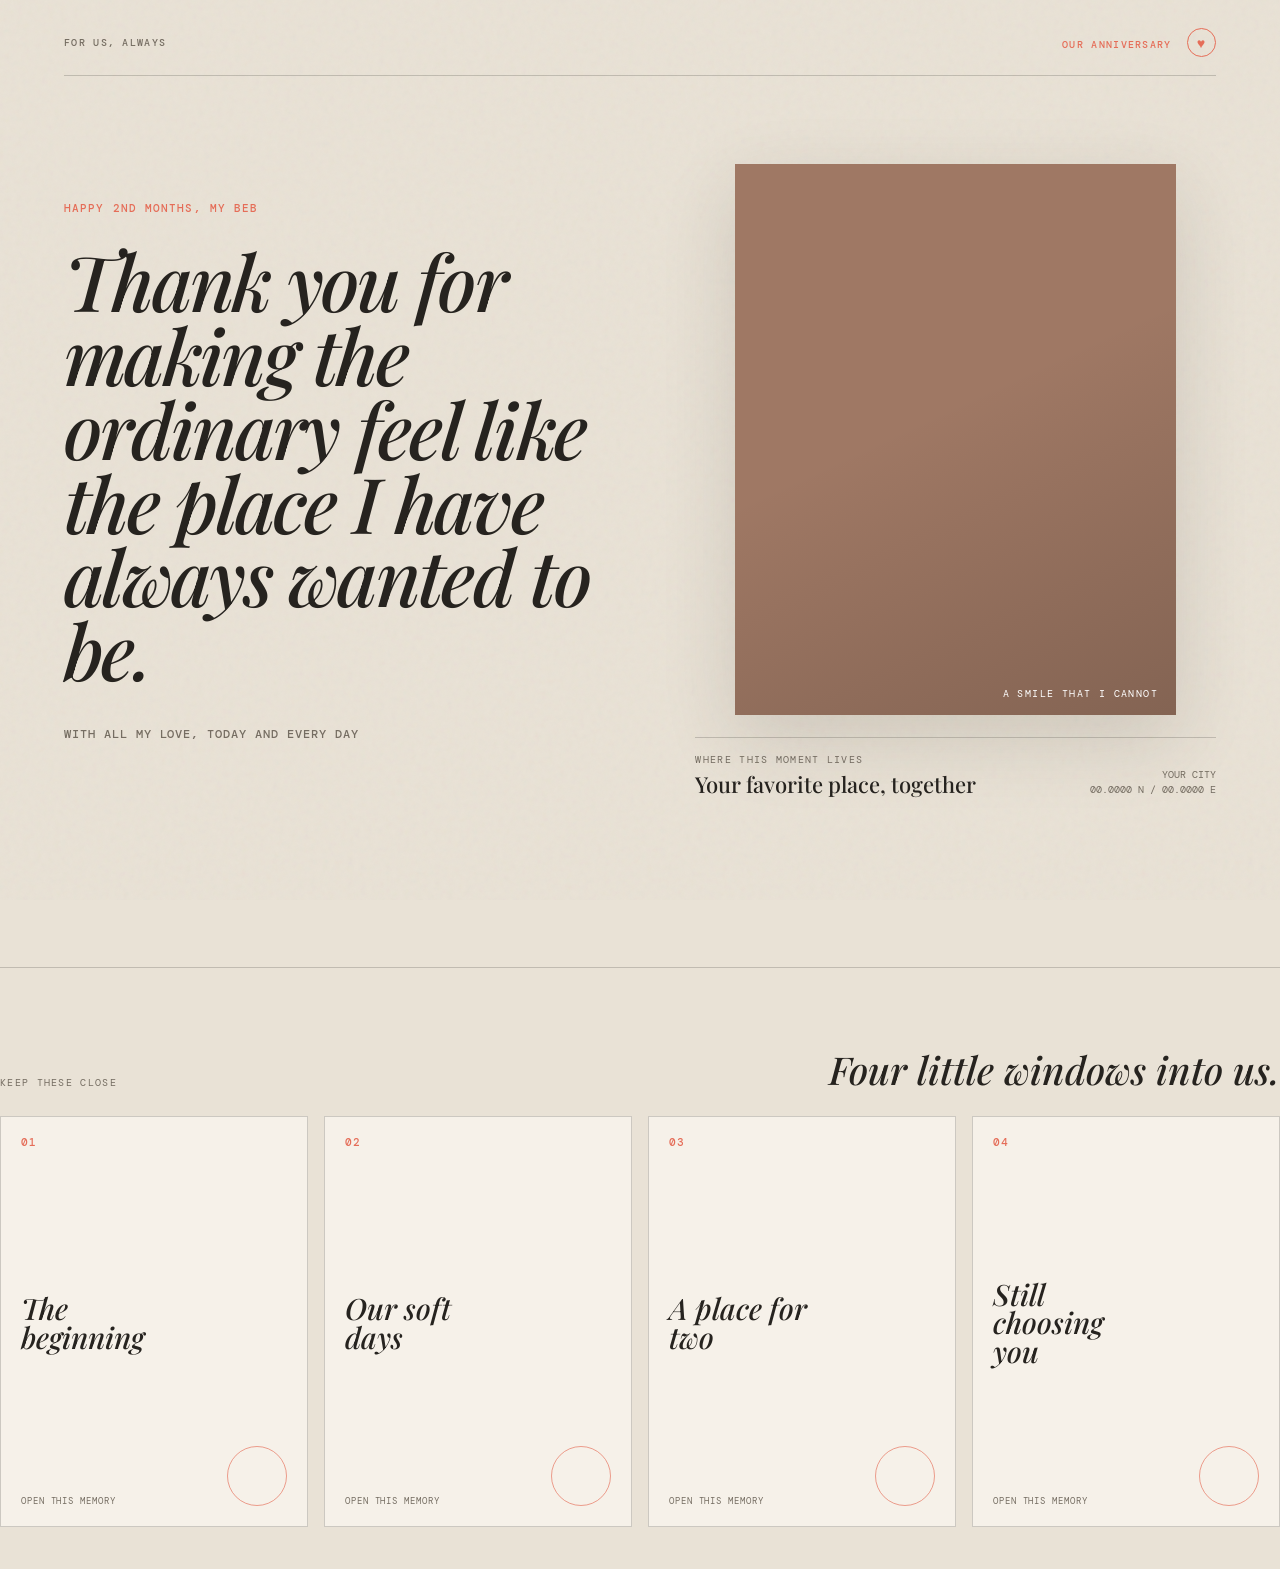
==== frontend/index.html @ be95c1c9 "pullish all the code" ====
<!doctype html>
<html lang="en">
<head>
	<meta charset="utf-8">
	<meta name="viewport" content="width=device-width, initial-scale=1">
	<meta name="theme-color" content="#e9e2d6">
	<title>For us, always</title>
	<link rel="preconnect" href="https://fonts.googleapis.com">
	<link rel="preconnect" href="https://fonts.gstatic.com" crossorigin>
	<link href="https://fonts.googleapis.com/css2?family=DM+Mono:wght@400;500&family=Manrope:wght@400;500;600;700&family=Playfair+Display:ital,wght@0,500;1,500;1,600&display=swap" rel="stylesheet">
	<link rel="stylesheet" href="styles.css">
</head>
<body>
	<main>
		<div class="topline" aria-label="Anniversary note metadata">
			<span>For us, always</span>
			<span>Our anniversary <span class="heart" aria-hidden="true">&hearts;</span></span>
		</div>

		<section class="story" aria-label="Anniversary message">
			<div class="message">
				<span class="date">Happy 2nd months, my beb</span>
				<p>Thank you for making the ordinary feel like the place I have always wanted to be.</p>
				<span class="signature">With all my love, today and every day</span>
			</div>

			<div class="visual-column">
				<figure class="photo-frame">
					<video autoplay muted loop playsinline poster="../img/HerSmile.MP4" aria-label="A portrait video of her">
						<source src="../img/HerSmile.MP4" type="video/mp4">
						<img src="../img/anniversary-photo.jpg" alt="Two people holding hands beside a sunlit window">
					</video>
					<figcaption class="photo-label">A smile that i cannot </figcaption>
				</figure>

				<div class="location">
					<div>
						<span class="eyebrow">Where this moment lives</span>
						<p class="place">Your favorite place, together</p>
					</div>
					<div class="coordinates">YOUR CITY<br>00.0000 N / 00.0000 E</div>
				</div>
			</div>
		</section>
	</main>

	<footer class="memories-footer" aria-label="Our memories">
		<div class="footer-intro">
			<span class="eyebrow">Keep these close</span>
			<p>Four little windows into us.</p>
		</div>

		<div class="memory-grid">
			<button class="memory-card" type="button" aria-pressed="false">
				<span class="card-inner">
					<span class="card-face card-cover">
						<span class="card-number">01</span>
						<span class="card-title">The beginning</span>
						<span class="card-hint">Open this memory</span>
					</span>
					<span class="card-face card-photo">
						<img src="../img/memory-01.jpg" alt="A couple enjoying a quiet outdoor moment">
						<span class="card-caption">Where it all started</span>
					</span>
				</span>
			</button>

			<button class="memory-card" type="button" aria-pressed="false">
				<span class="card-inner">
					<span class="card-face card-cover">
						<span class="card-number">02</span>
						<span class="card-title">Our soft days</span>
						<span class="card-hint">Open this memory</span>
					</span>
					<span class="card-face card-photo">
						<img src="../img/memory-02.jpg" alt="Two people sharing a warm, sunlit moment">
						<span class="card-caption">The days I keep replaying</span>
					</span>
				</span>
			</button>

			<button class="memory-card" type="button" aria-pressed="false">
				<span class="card-inner">
					<span class="card-face card-cover">
						<span class="card-number">03</span>
						<span class="card-title">A place for two</span>
						<span class="card-hint">Open this memory</span>
					</span>
					<span class="card-face card-photo">
						<img src="../img/memory-03.jpg" alt="A couple standing together in golden light">
						<span class="card-caption">Anywhere is enough with you</span>
					</span>
				</span>
			</button>

			<button class="memory-card" type="button" aria-pressed="false">
				<span class="card-inner">
					<span class="card-face card-cover">
						<span class="card-number">04</span>
						<span class="card-title">Still choosing you</span>
						<span class="card-hint">Open this memory</span>
					</span>
					<span class="card-face card-photo">
						<img src="../img/memory-04.jpg" alt="Two people holding hands by a window">
						<span class="card-caption">And I always will</span>
					</span>
				</span>
			</button>
		</div>
	</footer>
	<script src="app.js"></script>
</body>
</html>
---- frontend/styles.css ----
:root {
	--paper: #e9e2d6;
	--ink: #26231f;
	--soft-ink: #756d62;
	--line: rgba(38, 35, 31, .2);
	--coral: #e56d58;
	--cream: #f6f1e9;
	--shadow: 0 24px 70px rgba(51, 42, 32, .14);
}

* { box-sizing: border-box; }
html { scroll-behavior: smooth; }

body {
	margin: 0;
	min-width: 320px;
	background: var(--paper);
	color: var(--ink);
	font-family: "Manrope", sans-serif;
	-webkit-font-smoothing: antialiased;
}

body::before {
	position: fixed;
	inset: 0;
	z-index: -1;
	pointer-events: none;
	content: "";
	opacity: .3;
	background-image: url("data:image/svg+xml,%3Csvg viewBox='0 0 180 180' xmlns='http://www.w3.org/2000/svg'%3E%3Cfilter id='n'%3E%3CfeTurbulence type='fractalNoise' baseFrequency='.8' numOctaves='4' stitchTiles='stitch'/%3E%3C/filter%3E%3Crect width='100%25' height='100%25' filter='url(%23n)' opacity='.15'/%3E%3C/svg%3E");
	mix-blend-mode: multiply;
}

main { min-height: 100svh; padding: 28px clamp(22px, 5vw, 72px) 42px; }
.topline { display: flex; justify-content: space-between; align-items: center; padding-bottom: 18px; border-bottom: 1px solid var(--line); color: var(--soft-ink); font: 500 10px/1 "DM Mono", monospace; letter-spacing: .13em; text-transform: uppercase; }
.topline span:last-child { color: var(--coral); }
.story { display: grid; grid-template-columns: minmax(0, 1.02fr) minmax(360px, .98fr); gap: clamp(34px, 7vw, 112px); align-items: center; max-width: 1280px; min-height: calc(100svh - 116px); margin: 0 auto; padding: clamp(44px, 8vh, 96px) 0; }
.message { max-width: 640px; animation: reveal .8s ease-out both; }
.date { display: block; margin-bottom: 28px; color: var(--coral); font: 500 11px/1.4 "DM Mono", monospace; letter-spacing: .1em; text-transform: uppercase; }
.message p { margin: 0; font: italic 500 clamp(2.8rem, 6vw, 6.8rem)/.96 "Playfair Display", Georgia, serif; letter-spacing: -.035em; }
.signature { display: block; margin-top: 38px; color: var(--soft-ink); font: 500 12px/1.6 "DM Mono", monospace; letter-spacing: .08em; text-transform: uppercase; }
.visual-column { animation: reveal .8s .14s ease-out both; }
.photo-frame { position: relative; overflow: hidden; aspect-ratio: 4 / 5; max-height: 70svh; background: #9f7864; box-shadow: var(--shadow); }
.photo-frame::after { position: absolute; inset: 0; content: ""; background: linear-gradient(155deg, transparent 45%, rgba(22, 18, 14, .2)); pointer-events: none; }
.photo-frame img, .photo-frame video { width: 100%; height: 100%; object-fit: cover; display: block; filter: saturate(.82) sepia(.08); }
.photo-label { position: absolute; right: 18px; bottom: 16px; z-index: 1; color: white; font: 10px/1 "DM Mono", monospace; letter-spacing: .14em; text-transform: uppercase; }
.location { display: grid; grid-template-columns: 1fr auto; gap: 20px; align-items: end; margin-top: 22px; padding-top: 17px; border-top: 1px solid var(--line); }
.eyebrow { display: block; margin-bottom: 7px; color: var(--soft-ink); font: 10px/1 "DM Mono", monospace; letter-spacing: .13em; text-transform: uppercase; }
.place { margin: 0; font: 500 22px/1.15 "Playfair Display", Georgia, serif; }
.coordinates { color: var(--soft-ink); text-align: right; font: 10px/1.5 "DM Mono", monospace; }
.heart { display: inline-grid; place-items: center; width: 29px; height: 29px; margin-left: 8px; border: 1px solid var(--coral); border-radius: 50%; color: var(--coral); font-size: 14px; animation: pulse 2.6s ease-in-out infinite; }

.memories-footer { max-width: 1280px; margin: 56px auto 0; padding: 82px 0 42px; border-top: 1px solid var(--line); }
.footer-intro { display: flex; justify-content: space-between; align-items: end; gap: 24px; margin-bottom: 28px; }
.footer-intro .eyebrow { margin: 0; }
.footer-intro p { margin: 0; font: italic 500 clamp(1.6rem, 3vw, 2.5rem)/1 "Playfair Display", Georgia, serif; }
.memory-grid { display: grid; grid-template-columns: repeat(4, minmax(0, 1fr)); gap: 16px; }
.memory-card { display: block; width: 100%; padding: 0; border: 0; background: none; color: inherit; text-align: left; cursor: pointer; perspective: 1100px; }
.card-inner { position: relative; display: block; aspect-ratio: 3 / 4; transform-style: preserve-3d; transition: transform .75s cubic-bezier(.2, .7, .2, 1); }
.memory-card[aria-pressed="true"] .card-inner { transform: rotateY(180deg); }
.card-face { position: absolute; inset: 0; display: flex; flex-direction: column; justify-content: space-between; overflow: hidden; backface-visibility: hidden; }
.card-cover { padding: 20px; border: 1px solid var(--line); background: var(--cream); }
.card-cover::after { position: absolute; right: 20px; bottom: 20px; width: 58px; height: 58px; border: 1px solid var(--coral); border-radius: 50%; content: ""; opacity: .65; }
.card-number { color: var(--coral); font: 500 11px/1 "DM Mono", monospace; letter-spacing: .12em; }
.card-title { max-width: 160px; font: italic 500 clamp(1.45rem, 2.3vw, 2.2rem)/.98 "Playfair Display", Georgia, serif; }
.card-hint { color: var(--soft-ink); font: 9px/1 "DM Mono", monospace; letter-spacing: .1em; text-transform: uppercase; }
.card-photo { transform: rotateY(180deg); background: #9f7864; box-shadow: var(--shadow); }
.card-photo img { width: 100%; height: 100%; object-fit: cover; display: block; filter: saturate(.82) sepia(.08); }
.card-photo::after { position: absolute; inset: 0; content: ""; background: linear-gradient(155deg, transparent 45%, rgba(22, 18, 14, .28)); pointer-events: none; }
.card-caption { position: absolute; right: 14px; bottom: 14px; left: 14px; z-index: 1; color: white; font: 9px/1.35 "DM Mono", monospace; letter-spacing: .08em; text-transform: uppercase; }
.memory-card:focus-visible { outline: 2px solid var(--coral); outline-offset: 6px; }

@keyframes reveal { from { opacity: 0; transform: translateY(18px); } to { opacity: 1; transform: translateY(0); } }
@keyframes pulse { 0%, 100% { transform: scale(1); } 50% { transform: scale(1.08); } }

@media (max-width: 760px) {
	main { padding: 20px 18px 30px; }
	.topline { padding-bottom: 14px; font-size: 9px; }
	.story { display: block; min-height: auto; padding: 58px 0 0; }
	.message { margin-bottom: 48px; }
	.date { margin-bottom: 22px; }
	.message p { font-size: clamp(3rem, 14vw, 5.4rem); }
	.signature { margin-top: 26px; font-size: 10px; }
	.photo-frame { max-height: none; aspect-ratio: 4 / 5; }
	.location { gap: 12px; margin-top: 18px; }
	.place { font-size: 19px; }
	.coordinates { font-size: 9px; }
	.memories-footer { margin-top: 64px; padding: 58px 0 28px; }
	.footer-intro { display: block; margin-bottom: 22px; }
	.footer-intro p { margin-top: 13px; }
	.memory-grid { grid-template-columns: repeat(2, minmax(0, 1fr)); gap: 12px; }
	.card-cover { padding: 14px; }
	.card-cover::after { right: 14px; bottom: 14px; width: 42px; height: 42px; }
	.card-title { font-size: 1.45rem; }
}

@media (prefers-reduced-motion: reduce) {
	*, *::before, *::after { animation-duration: .01ms !important; animation-iteration-count: 1 !important; scroll-behavior: auto !important; }
}
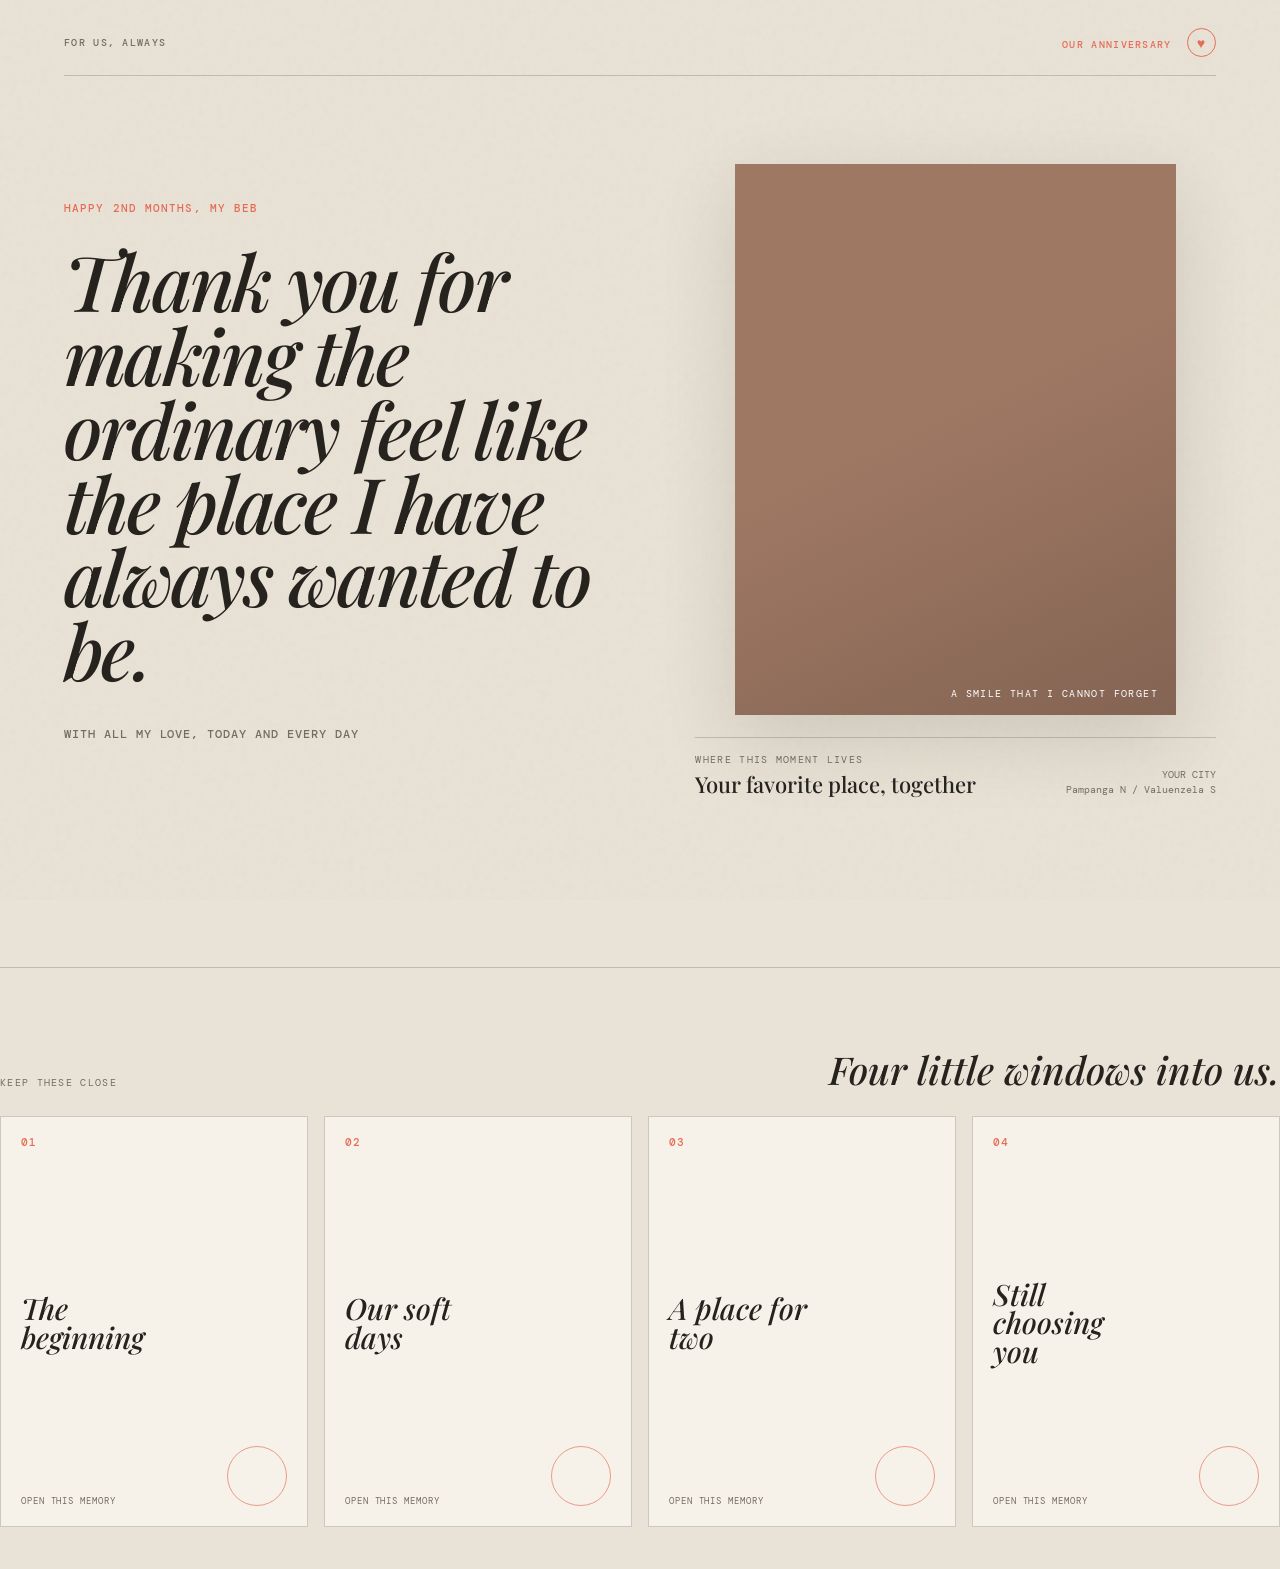
==== commit b595be3f: "new changes" ====
--- a/frontend/index.html
+++ b/frontend/index.html
@@ -30,7 +30,7 @@
 						<source src="../img/HerSmile.MP4" type="video/mp4">
 						<img src="../img/anniversary-photo.jpg" alt="Two people holding hands beside a sunlit window">
 					</video>
-					<figcaption class="photo-label">A smile that i cannot </figcaption>
+					<figcaption class="photo-label">A smile that I cannot forget</figcaption>
 				</figure>
 
 				<div class="location">
@@ -38,7 +38,7 @@
 						<span class="eyebrow">Where this moment lives</span>
 						<p class="place">Your favorite place, together</p>
 					</div>
-					<div class="coordinates">YOUR CITY<br>00.0000 N / 00.0000 E</div>
+					<div class="coordinates">YOUR CITY<br>Pampanga N / Valuenzela S</div>
 				</div>
 			</div>
 		</section>
